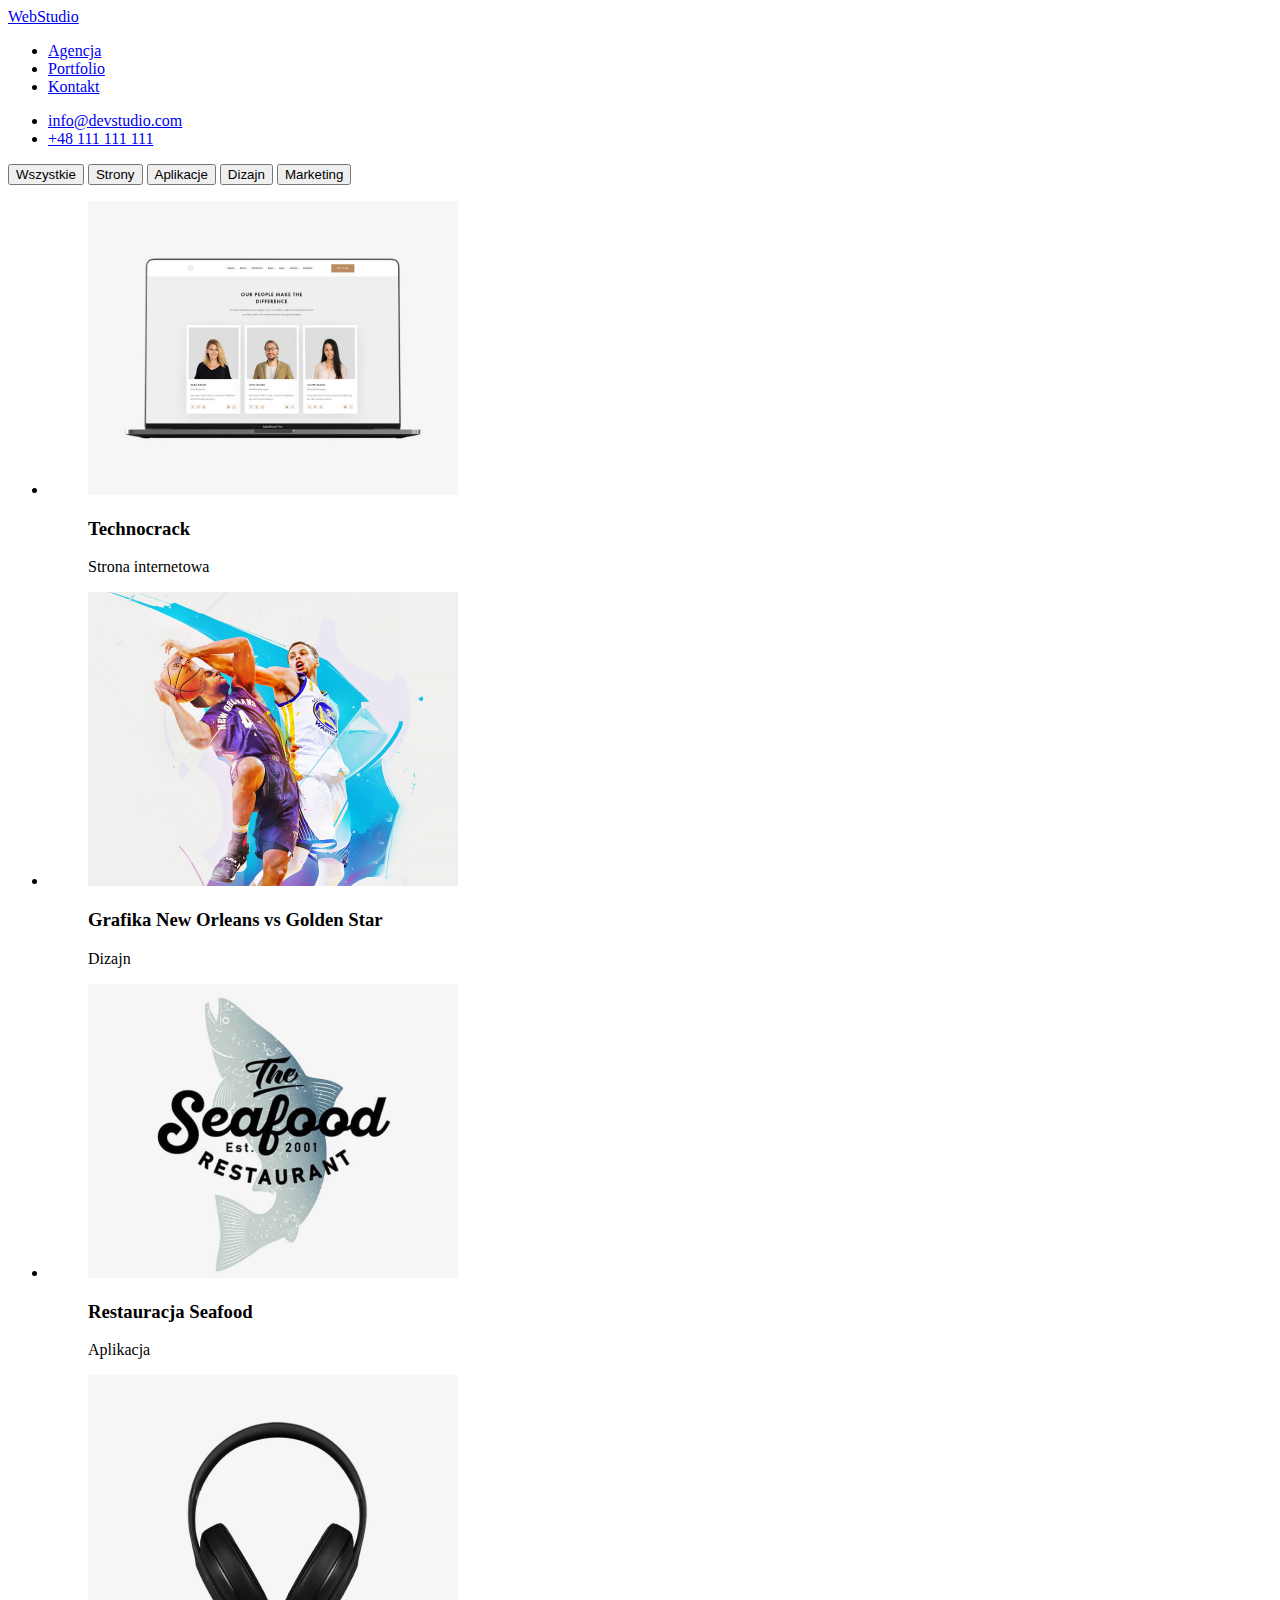
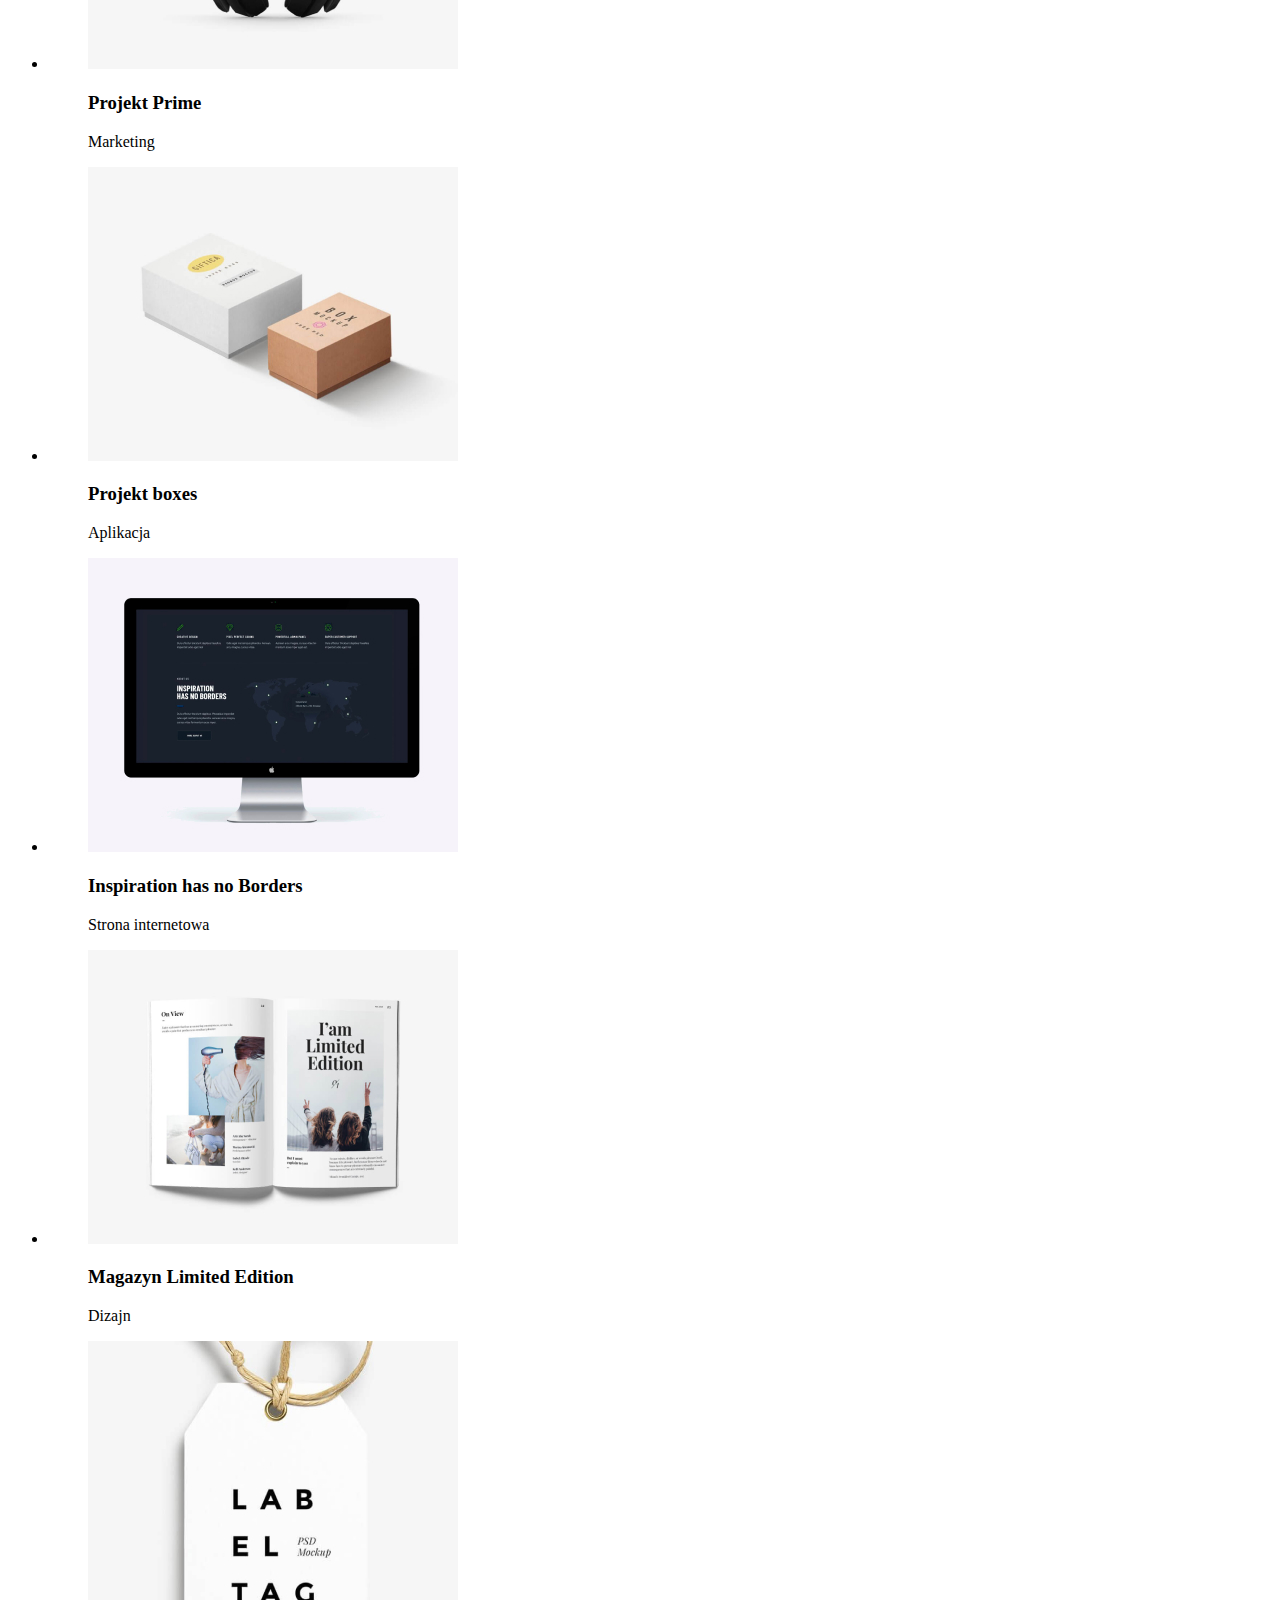
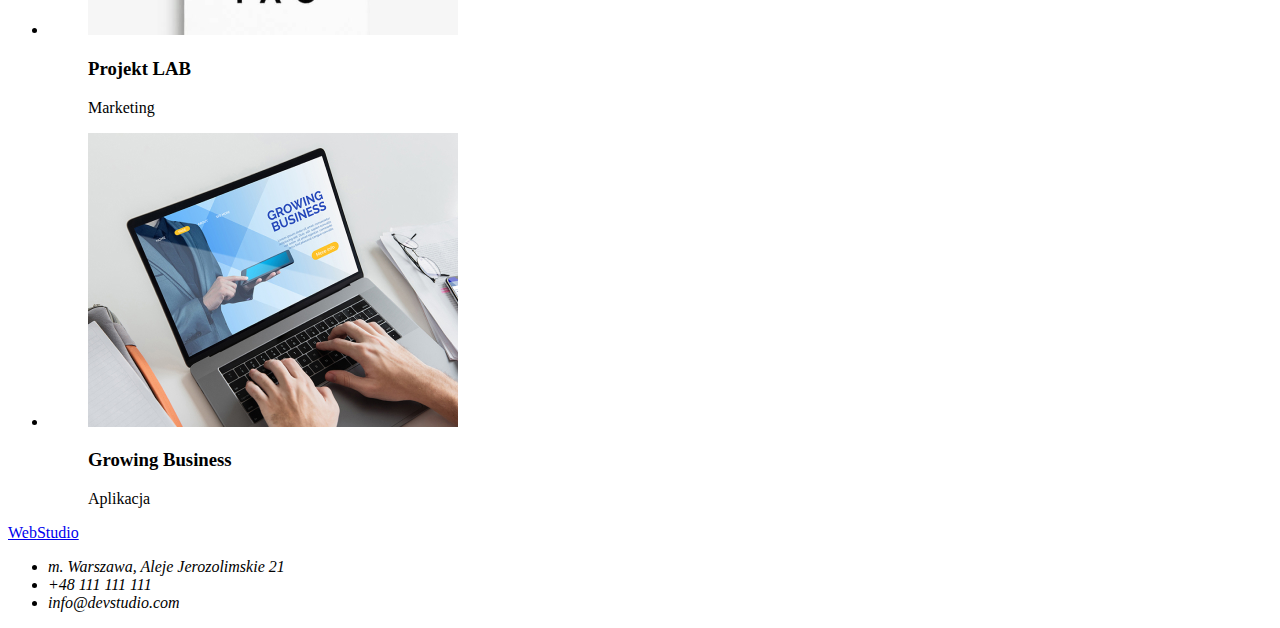
==== portfolio.html @ 4bbf3093 "new repository hw4" ====
<!DOCTYPE html>
<html lang="en">
  <head>
    <meta charset="UTF-8" />
    <meta http-equiv="X-UA-Compatible" content="IE=edge" />
    <meta name="viewport" content="width=device-width, initial-scale=1.0" />
    <link rel="preconnect" href="https://fonts.googleapis.com" />
    <link rel="preconnect" href="https://fonts.gstatic.com" crossorigin />
    <link
      href="https://fonts.googleapis.com/css2?family=Raleway:wght@700&family=Roboto:wght@400;500;700;900&display=swap"
      rel="stylesheet"
    />
    <link rel="preconnect" href="https://fonts.googleapis.com" />
    <link rel="preconnect" href="https://fonts.gstatic.com" crossorigin />
    <link
      href="https://fonts.googleapis.com/css2?family=Raleway:wght@700&family=Roboto:wght@700&display=swap"
      rel="stylesheet"
    />
    <link rel="stylesheet" href="./css/modern-normalize.min.css" />
    <link rel="stylesheet" href="CSS/style.css" />
    <title>Portfolio</title>
  </head>
  <body>
    <header class="main-navigation container">
      <nav class="main-navigation-left-wrapper">
        <a href="text" class="main-navigation-logo logo"
          ><span class="logo1">Web</span><span class="logo2">Studio</span></a
        >
        <ul class="main-navigation-bullets">
          <li><a class="main-navigation text" href="index.html">Agencja</a></li>
          <li>
            <a class="main-navigation text" href="portfolio.html">Portfolio</a>
          </li>
          <li><a class="main-navigation text" href="Kontakt">Kontakt</a></li>
        </ul>
      </nav>
      <div>
        <ul class="main-navigation-bullets">
          <li>
            <a class="main-navigation contacts" href="mailto:info@devstudio.com"
              >info@devstudio.com</a
            >
          </li>
          <li>
            <a class="main-navigation contacts" href="tel:+48111111111"
              >+48 111 111 111</a
            >
          </li>
        </ul>
      </div>
    </header>
    <main>
      <div class="portfolio-buttons">
        <button class="portfolio-button" type="button">Wszystkie</button>
        <button class="portfolio-button" type="button">Strony</button>
        <button class="portfolio-button" type="button">Aplikacje</button>
        <button class="portfolio-button" type="button">Dizajn</button>
        <button class="portfolio-button" type="button">Marketing</button>
      </div>
      <section class="portfolio-pictures-container">
        <ul class="portfolio-pictures-container-bullets">
          <li class="portfolio-pictures-single-picture">
            <figure>
              <img
                src="images/laptop.jpg"
                alt="otwarty ekran laptopa"
                width="370"
                height="294"
              />
              <figcaption>
                <h3 class="portfolio-pictures-container-header">Technocrack</h3>
                <div>
                  <p class="portfolio-pictures-container-text">
                    Strona internetowa
                  </p>
                </div>
              </figcaption>
            </figure>
          </li>
          <li class="portfolio-pictures-single-picture">
            <figure>
              <img
                src="images/koszykarze.jpg"
                alt="dwaj koszykarze grający mecz"
                width="370"
                height="294"
              />
              <figcaption>
                <h3 class="portfolio-pictures-container-header">
                  Grafika New Orleans vs Golden Star
                </h3>
                <div>
                  <p class="portfolio-pictures-container-text">Dizajn</p>
                </div>
              </figcaption>
            </figure>
          </li>
          <li class="portfolio-pictures-single-picture">
            <figure>
              <img
                src="images/seafood.jpg"
                alt="kontur ryby w tle a na nim napis"
                width="370"
                height="294"
              />
              <figcaption>
                <h3 class="portfolio-pictures-container-header">
                  Restauracja Seafood
                </h3>
                <div>
                  <p class="portfolio-pictures-container-text">Aplikacja</p>
                </div>
              </figcaption>
            </figure>
          </li>
          <li class="portfolio-pictures-single-picture">
            <figure>
              <img
                src="images/słuchawki.jpg"
                alt="słuchawki nauszne na białym tle"
                width="370"
                height="294"
              />
              <figcaption>
                <h3 class="portfolio-pictures-container-header">
                  Projekt Prime
                </h3>
                <div>
                  <p class="portfolio-pictures-container-text">Marketing</p>
                </div>
              </figcaption>
            </figure>
          </li>
          <li class="portfolio-pictures-single-picture">
            <figure>
              <img
                src="images/pudełka.jpg"
                alt="dwa pudełka na biały tle"
                width="370"
                height="294"
              />
              <figcaption>
                <h3 class="portfolio-pictures-container-header">
                  Projekt boxes
                </h3>
                <div>
                  <p class="portfolio-pictures-container-text">Aplikacja</p>
                </div>
              </figcaption>
            </figure>
          </li>
          <li class="portfolio-pictures-single-picture">
            <figure>
              <img
                src="images/ekran_laptopa.jpg"
                alt="ekran komputerowy"
                width="370"
                height="294"
              />
              <figcaption>
                <h3 class="portfolio-pictures-container-header">
                  Inspiration has no Borders
                </h3>
                <div>
                  <p class="portfolio-pictures-container-text">
                    Strona internetowa
                  </p>
                </div>
              </figcaption>
            </figure>
          </li>
          <li class="portfolio-pictures-single-picture">
            <figure>
              <img
                src="images/otwarta_ksiązka.jpg"
                alt="otwarta książka na białym tle"
                width="370"
                height="294"
              />
              <figcaption>
                <h3 class="portfolio-pictures-container-header">
                  Magazyn Limited Edition
                </h3>
                <div>
                  <p class="portfolio-pictures-container-text">Dizajn</p>
                </div>
              </figcaption>
            </figure>
          </li>
          <li class="portfolio-pictures-single-picture">
            <figure>
              <img
                src="images/etykieta.jpg"
                alt="biała etykiety na białym tle"
                width="370"
                height="294"
              />
              <figcaption>
                <h3 class="portfolio-pictures-container-header">Projekt LAB</h3>
                <div>
                  <p class="portfolio-pictures-container-text">Marketing</p>
                </div>
              </figcaption>
            </figure>
          </li>
          <li class="portfolio-pictures-single-picture">
            <figure>
              <img
                src="images/rece_piszace_na_laptopie.jpg"
                alt="ręce piszące na laptopie"
                width="370"
                height="294"
              />
              <figcaption>
                <h3 class="portfolio-pictures-container-header">
                  Growing Business
                </h3>
                <div>
                  <p class="portfolio-pictures-container-text">Aplikacja</p>
                </div>
              </figcaption>
            </figure>
          </li>
        </ul>
      </section>
    </main>
    <footer class="footer-background container">
      <a href="text" class="footer main-navigation-logo"
        ><span class="logo1">Web</span
        ><span class="logo2 logo2-footer">Studio</span></a
      >
      <address>
        <ul class="footer-contacts">
          <li class="footer-address">m. Warszawa, Aleje Jerozolimskie 21</li>
          <li class="footer-phone-studio">+48 111 111 111</li>
          <li class="footer-mail">info@devstudio.com</li>
        </ul>
      </address>
    </footer>
  </body>
</html>
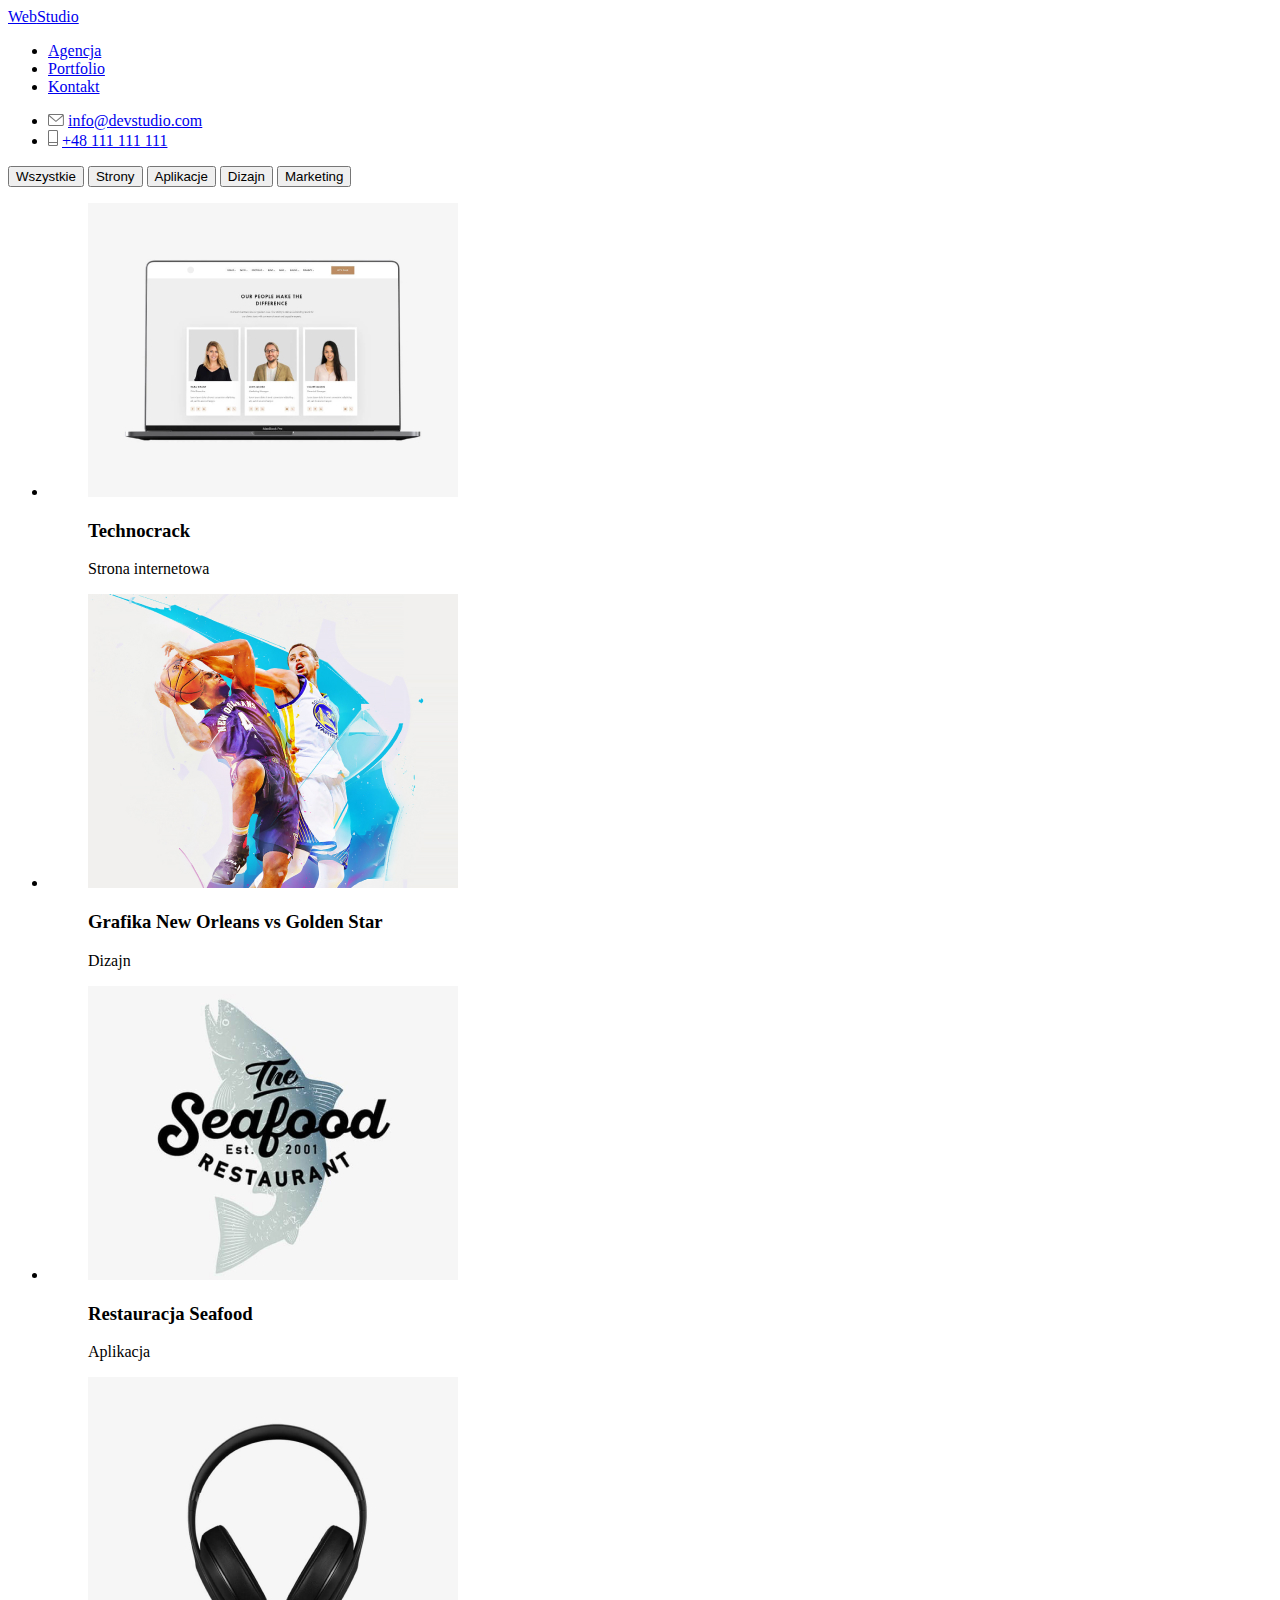
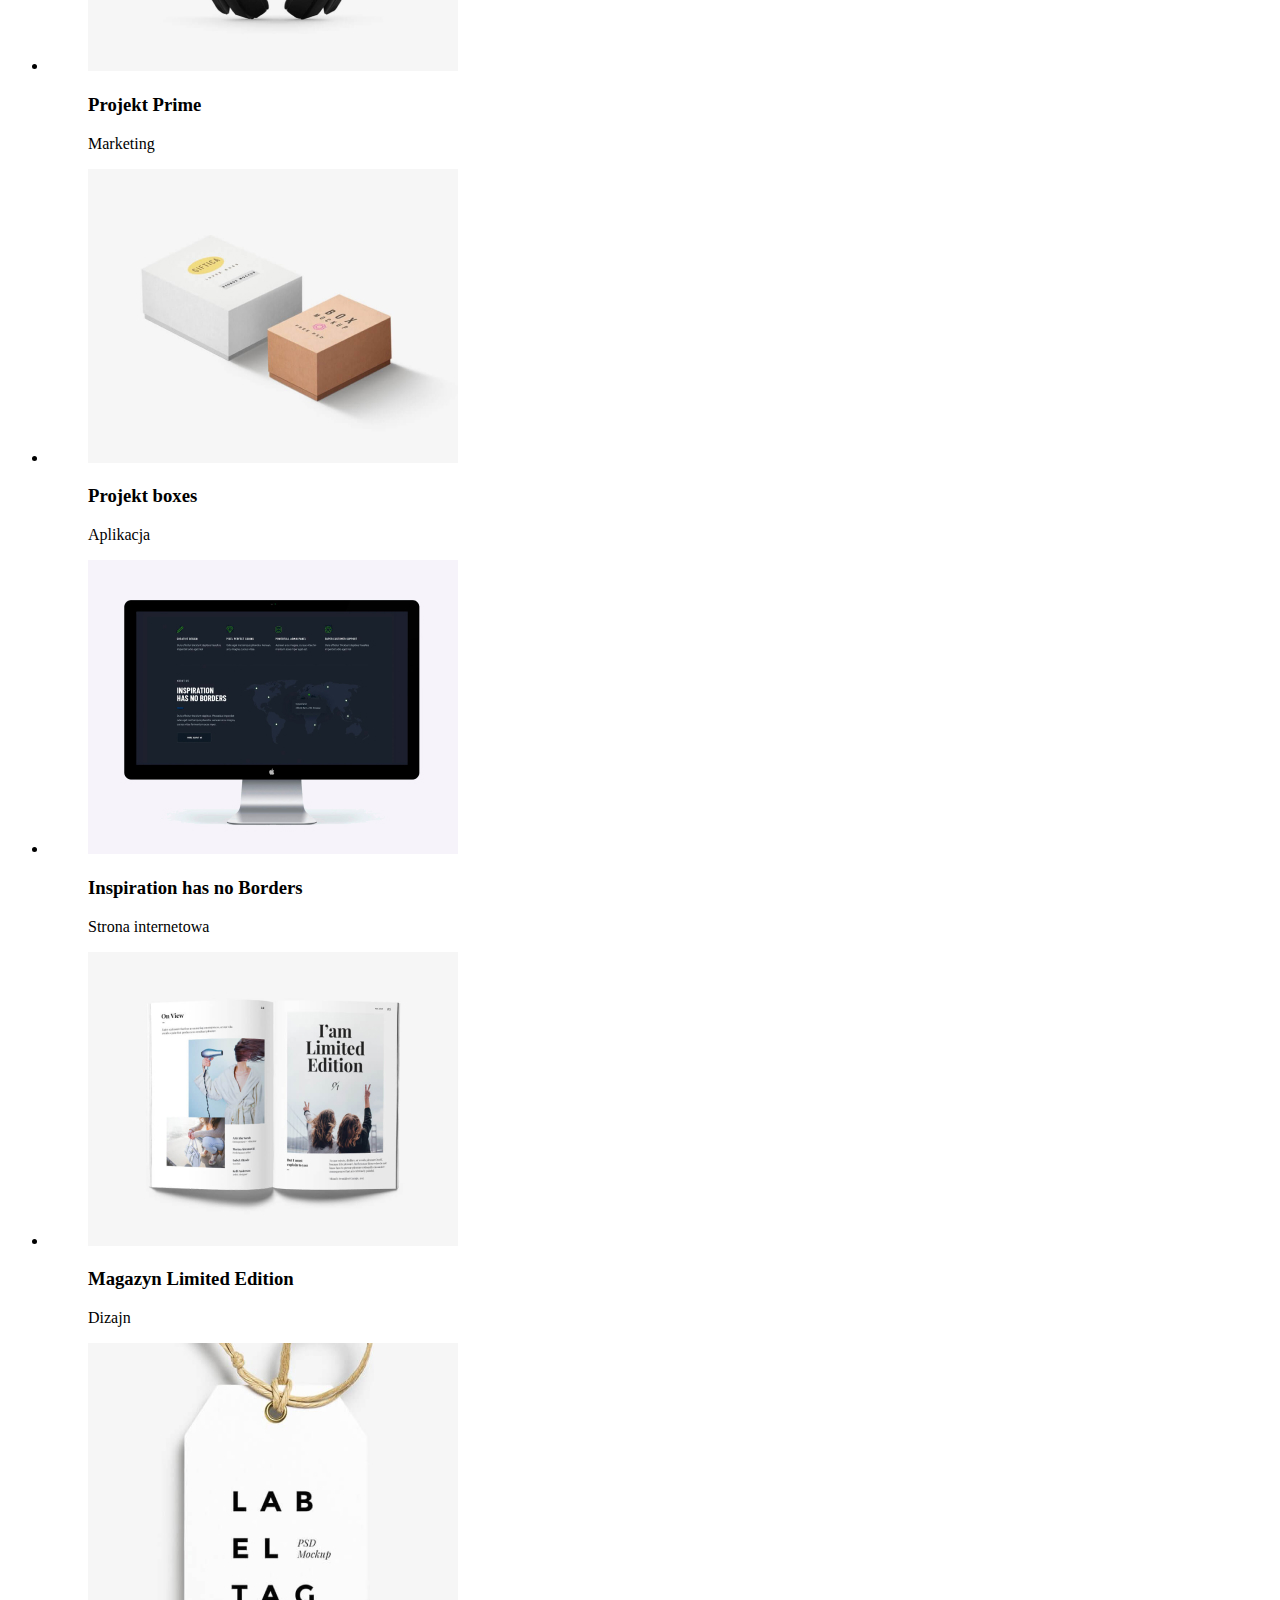
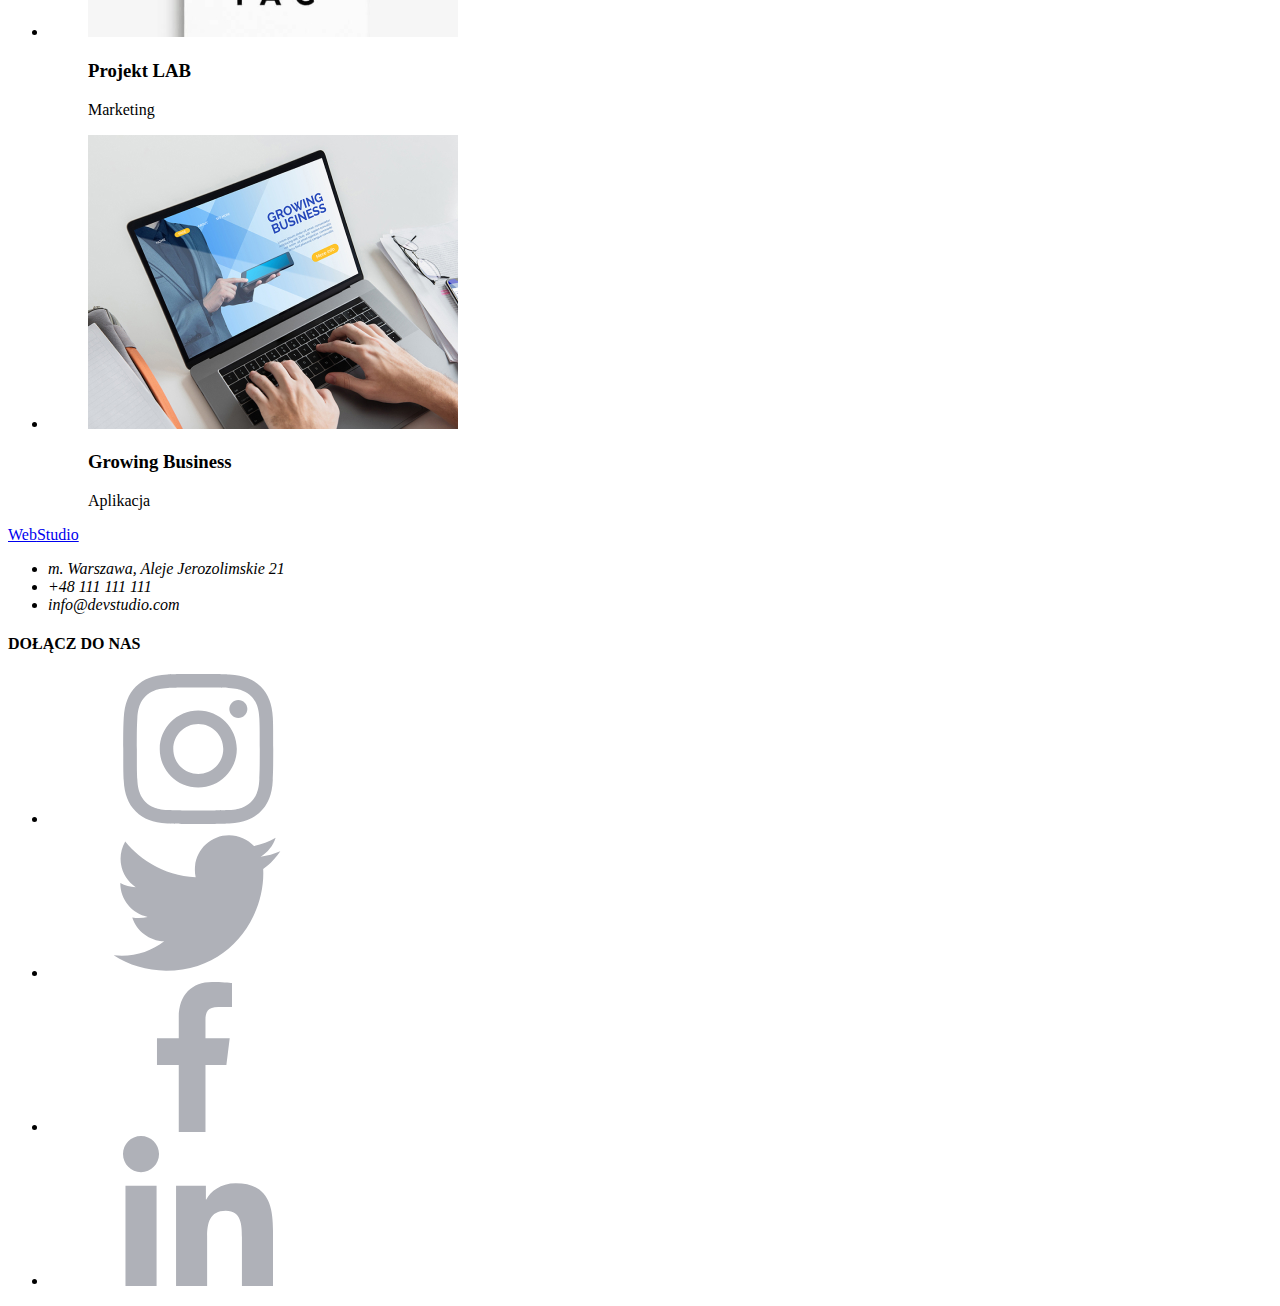
==== commit 3460bab7: "hw4 upgrade" ====
--- a/portfolio.html
+++ b/portfolio.html
@@ -34,14 +34,20 @@
           <li><a class="main-navigation text" href="Kontakt">Kontakt</a></li>
         </ul>
       </nav>
-      <div>
+      <div class="main-navigation-right-wrapper">
         <ul class="main-navigation-bullets">
-          <li>
+          <li class="main-navigation-content">
+            <svg width="16" height="12">
+              <use href="./images/icons.svg#icon-envelope"></use>
+            </svg>
             <a class="main-navigation contacts" href="mailto:info@devstudio.com"
               >info@devstudio.com</a
             >
           </li>
-          <li>
+          <li class="main-navigation-content">
+            <svg width="10" height="16">
+              <use href="./images/icons.svg#icon-phone"></use>
+            </svg>
             <a class="main-navigation contacts" href="tel:+48111111111"
               >+48 111 111 111</a
             >
@@ -60,7 +66,7 @@
       <section class="portfolio-pictures-container">
         <ul class="portfolio-pictures-container-bullets">
           <li class="portfolio-pictures-single-picture">
-            <figure>
+            <figure class="pic-item-box">
               <img
                 src="images/laptop.jpg"
                 alt="otwarty ekran laptopa"
@@ -78,7 +84,7 @@
             </figure>
           </li>
           <li class="portfolio-pictures-single-picture">
-            <figure>
+            <figure class="pic-item-box">
               <img
                 src="images/koszykarze.jpg"
                 alt="dwaj koszykarze grający mecz"
@@ -96,7 +102,7 @@
             </figure>
           </li>
           <li class="portfolio-pictures-single-picture">
-            <figure>
+            <figure class="pic-item-box">
               <img
                 src="images/seafood.jpg"
                 alt="kontur ryby w tle a na nim napis"
@@ -114,7 +120,7 @@
             </figure>
           </li>
           <li class="portfolio-pictures-single-picture">
-            <figure>
+            <figure class="pic-item-box">
               <img
                 src="images/słuchawki.jpg"
                 alt="słuchawki nauszne na białym tle"
@@ -132,7 +138,7 @@
             </figure>
           </li>
           <li class="portfolio-pictures-single-picture">
-            <figure>
+            <figure class="pic-item-box">
               <img
                 src="images/pudełka.jpg"
                 alt="dwa pudełka na biały tle"
@@ -150,7 +156,7 @@
             </figure>
           </li>
           <li class="portfolio-pictures-single-picture">
-            <figure>
+            <figure class="pic-item-box">
               <img
                 src="images/ekran_laptopa.jpg"
                 alt="ekran komputerowy"
@@ -170,7 +176,7 @@
             </figure>
           </li>
           <li class="portfolio-pictures-single-picture">
-            <figure>
+            <figure class="pic-item-box">
               <img
                 src="images/otwarta_ksiązka.jpg"
                 alt="otwarta książka na białym tle"
@@ -188,7 +194,7 @@
             </figure>
           </li>
           <li class="portfolio-pictures-single-picture">
-            <figure>
+            <figure class="pic-item-box">
               <img
                 src="images/etykieta.jpg"
                 alt="biała etykiety na białym tle"
@@ -204,7 +210,7 @@
             </figure>
           </li>
           <li class="portfolio-pictures-single-picture">
-            <figure>
+            <figure class="pic-item-box">
               <img
                 src="images/rece_piszace_na_laptopie.jpg"
                 alt="ręce piszące na laptopie"
@@ -224,18 +230,53 @@
         </ul>
       </section>
     </main>
-    <footer class="footer-background container">
-      <a href="text" class="footer main-navigation-logo"
-        ><span class="logo1">Web</span
-        ><span class="logo2 logo2-footer">Studio</span></a
-      >
-      <address>
-        <ul class="footer-contacts">
-          <li class="footer-address">m. Warszawa, Aleje Jerozolimskie 21</li>
-          <li class="footer-phone-studio">+48 111 111 111</li>
-          <li class="footer-mail">info@devstudio.com</li>
-        </ul>
-      </address>
+    <footer>
+      <section class="footer-background">
+        <div class="footer-wrapper container">
+          <div class="footer-container">
+            <a href="index.html" class="main-navigation-logo"
+              ><span class="logo1">Web</span
+              ><span class="logo2 logo2-footer">Studio</span></a
+            >
+            <address>
+              <ul class="footer-contacts">
+                <li class="footer-address">
+                  m. Warszawa, Aleje Jerozolimskie 21
+                </li>
+                <li class="footer-phone-portfolio">+48 111 111 111</li>
+                <li class="footer-mail">info@devstudio.com</li>
+              </ul>
+            </address>
+          </div>
+          <div>
+            <h4>DOŁĄCZ DO NAS</h4>
+            <ul class="bullets footer-social-icons">
+              <li>
+                <div class="footer-social-icon">
+                  <svg>
+                    <use href="./images/icons.svg#icon-instagram"></use>
+                  </svg>
+                </div>
+              </li>
+              <li>
+                <div class="footer-social-icon">
+                  <svg><use href="./images/icons.svg#icon-twitter"></use></svg>
+                </div>
+              </li>
+              <li>
+                <div class="footer-social-icon">
+                  <svg><use href="./images/icons.svg#icon-facebook"></use></svg>
+                </div>
+              </li>
+              <li>
+                <div class="footer-social-icon">
+                  <svg><use href="./images/icons.svg#icon-linkedin"></use></svg>
+                </div>
+              </li>
+            </ul>
+          </div>
+        </div>
+      </section>
     </footer>
   </body>
 </html>
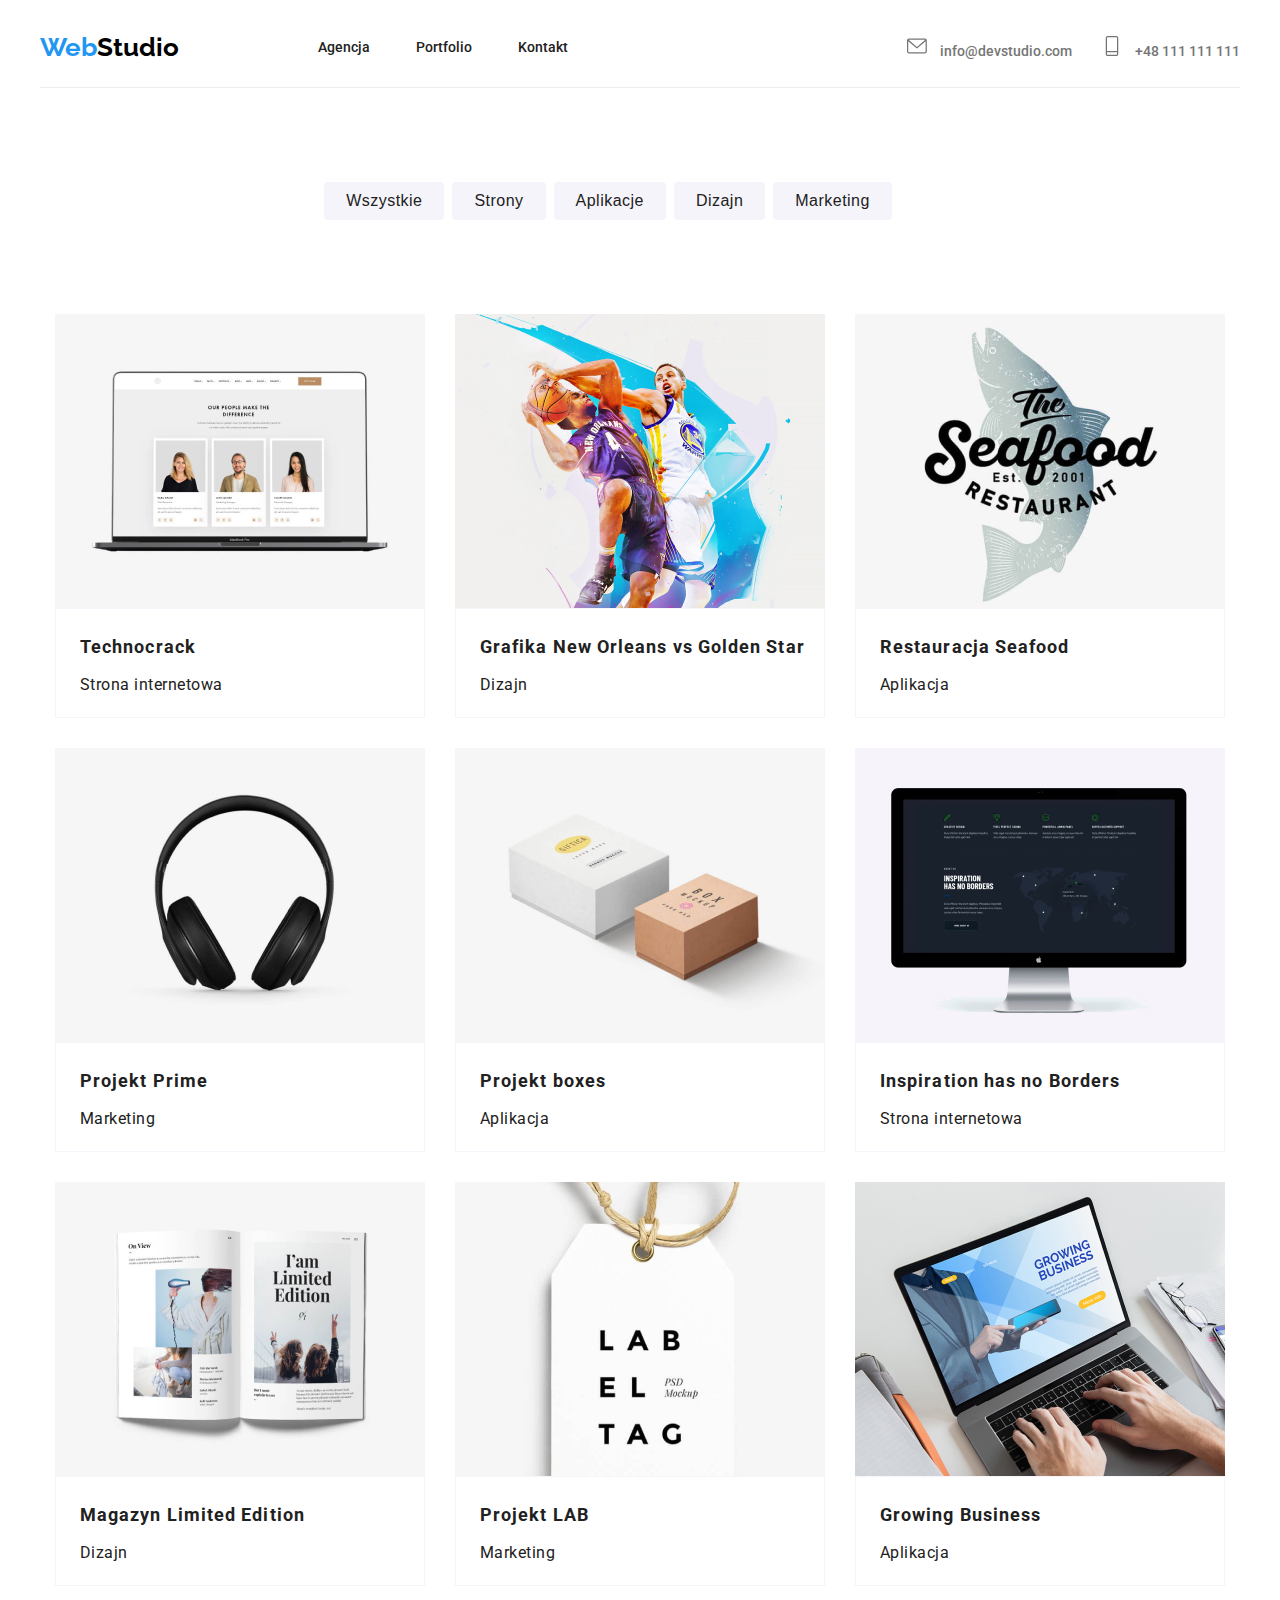
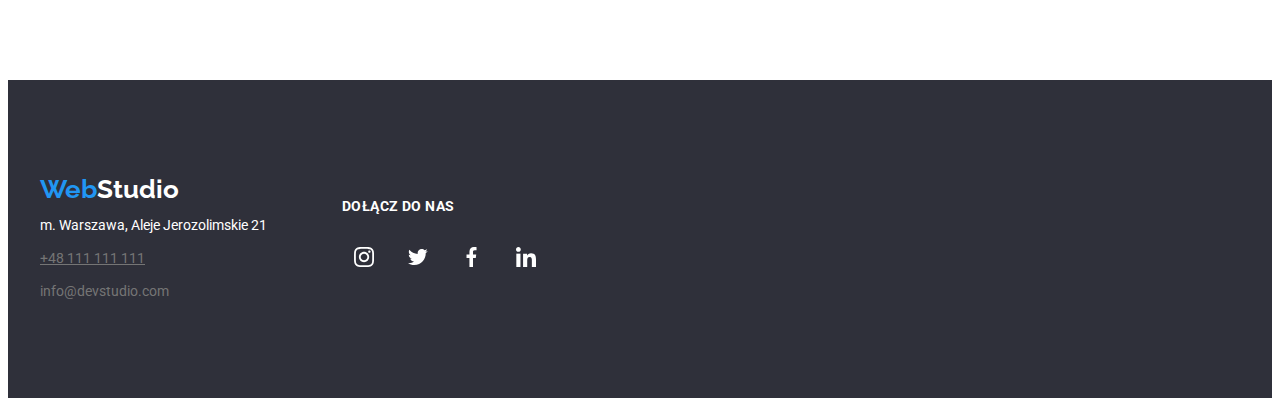
==== commit 23381499: "css file name change to lowercase" ====
--- a/portfolio.html
+++ b/portfolio.html
@@ -17,7 +17,7 @@
       rel="stylesheet"
     />
     <link rel="stylesheet" href="./css/modern-normalize.min.css" />
-    <link rel="stylesheet" href="CSS/style.css" />
+    <link rel="stylesheet" href="css/style.css" />
     <title>Portfolio</title>
   </head>
   <body>
--- a/css/style.css
+++ b/css/style.css
@@ -0,0 +1,523 @@
+:root {
+  --black-main: #212121;
+  --second-black: #000000;
+  --main-blue: #2196f3;
+  --background-grey: #2f303a;
+  --main-white: #ffffff;
+  --second-white: #f5f4fa;
+  --main-silver: #757575;
+  --footer-silver: rgba(255, 255, 255, 0.6);
+  --second-silver: #afb1b8;
+}
+body {
+  font-family: "Roboto", sans-serif;
+  color: var(--black-main);
+}
+h1,
+h2,
+h3,
+h4,
+h5,
+h6 {
+  margin: 0;
+}
+ul,
+ol {
+  margin: 0;
+  padding: 0;
+}
+a {
+  padding: 0;
+}
+img {
+  display: block;
+}
+section {
+  background-color: var(--main-white);
+  padding: 94px 0;
+}
+.container {
+  max-width: 1200px;
+  margin: 0 auto;
+}
+
+/* STYLIZACJA NAWIGACJI */
+
+header {
+  border-bottom: 1px solid #ececec;
+}
+.main-navigation-bullets {
+  list-style: none;
+}
+.main-navigation-logo {
+  text-decoration: none;
+  cursor: pointer;
+  font-family: "Raleway";
+  font-weight: 700;
+  font-size: 26px;
+  line-height: 1.19;
+  height: 31px;
+  margin-left: 0;
+  margin-right: 93px;
+}
+.logo1 {
+  color: var(--main-blue);
+}
+.logo2 {
+  color: var(--second-black);
+}
+
+.main-navigation {
+  font-weight: 500;
+  font-size: 14px;
+  line-height: 1.14;
+  text-decoration: none;
+  height: 79px;
+}
+.main-navigation.container {
+  display: flex;
+  align-items: center;
+  justify-content: space-between;
+}
+.main-navigation-left-wrapper {
+  display: flex;
+  align-items: center;
+}
+.main-navigation-bullets {
+  display: flex;
+  align-items: center;
+}
+.main-navigation.text {
+  color: var(--black-main);
+  margin-left: 46px;
+}
+.main-navigation:hover {
+  color: var(--main-blue);
+}
+.main-navigation:focus {
+  color: var(--main-blue);
+}
+.main-navigation.text:not(:last-child) {
+  margin-right: 46px;
+}
+.main-navigation-right-wrapper {
+  display: flex;
+  justify-content: center;
+  align-items: center;
+}
+.main-navigation-content svg {
+  margin-right: 10px;
+  cursor: pointer;
+}
+.main-navigation.contacts {
+  color: var(--main-silver);
+}
+.main-navigation-content:hover svg {
+  --color4: var(--main-blue);
+}
+.main-navigation-content:focus svg {
+  --color4: var(--main-blue);
+}
+
+.main-navigation-content:hover a {
+  color: var(--main-blue);
+}
+.main-navigation-content:focus a {
+  color: var(--main-blue);
+}
+.main-navigation-content:not(:last-child) {
+  margin-right: 30px;
+}
+.main-navigation.contacts:not(:last-child) {
+  margin-right: 50px;
+}
+
+/* STYLIZACJA BODY - STUDIO */
+
+/* STYLIZACJA SEKCJI MAIN */
+.main-section {
+  background-image: url(../images/background_image.jpg);
+  color: var(--main-white);
+  display: flex;
+  flex-direction: column;
+  max-width: 1600px;
+  margin: 0 auto;
+  align-items: center;
+  justify-content: center;
+}
+.main-section-header {
+  display: flex;
+  width: 696px;
+  text-transform: uppercase;
+  font-weight: 900;
+  font-size: 44px;
+  line-height: 1.16;
+  letter-spacing: 0.06em;
+  text-align: center;
+  justify-content: center;
+}
+.main-section-button {
+  border-color: var(--main-blue);
+  background: var(--main-blue);
+  color: var(--main-white);
+  font-weight: 700;
+  font-size: 16px;
+  line-height: 1.88;
+  cursor: pointer;
+  margin: 0;
+  padding: 10px 41px 10px 42px;
+  display: flex;
+  justify-content: center;
+  align-items: center;
+  border-radius: 4px;
+  border-style: none;
+  margin-top: 30px;
+  box-shadow: 0px 4px 4px rgba(0, 0, 0, 0.15);
+}
+
+/* STYLIZACJA SEKCJI TEXT-BLOCKS */
+
+.text-container-bullets {
+  list-style: none;
+  display: flex;
+  margin: 0 auto;
+  justify-content: center;
+  gap: 30px;
+}
+.text-container-icon {
+  display: flex;
+  margin: 0 auto;
+  justify-content: center;
+  align-items: center;
+  background-color: var(--second-white);
+  width: 270px;
+  height: 120px;
+  border-radius: 4px;
+  margin-bottom: 30px;
+}
+.text-container-icon svg {
+  width: 70px;
+  height: 70px;
+}
+.text-container-header {
+  display: flex;
+  margin-bottom: 10px;
+  font-family: var(--font-family);
+  font-style: normal;
+  font-weight: 700;
+  font-size: 14px;
+  line-height: 1.14;
+  text-transform: uppercase;
+  color: var(--black-main);
+  letter-spacing: 0.03em;
+  justify-content: flex-start;
+}
+.text-container-text {
+  display: flex;
+  font-family: var(--font-family);
+  font-style: normal;
+  font-size: 14px;
+  line-height: 1.7;
+  color: var(--main-silver);
+  letter-spacing: 0.03em;
+  align-items: flex-start;
+  justify-content: flex-start;
+}
+
+/* STYLIZACJA SEKCJI PICTURES-CONTAINER */
+
+.pictures-container-header {
+  display: flex;
+  font-weight: 700;
+  font-size: 36px;
+  line-height: 1.17;
+  letter-spacing: 0.03em;
+  justify-content: center;
+  color: var(--black-main);
+}
+.pictures-container-bullets {
+  list-style: none;
+  display: flex;
+  justify-content: center;
+  margin-top: 50px;
+  font-weight: 700;
+  font-size: 36px;
+  line-height: 1.17;
+  letter-spacing: 0.03em;
+  gap: 30px;
+}
+.pictures-container-bullets:not(:last-child) {
+  margin-right: 30px;
+}
+
+/* STYLIZACJA SEKCJI TEAM MEMBERS */
+.team-members-container {
+  background-color: var(--second-white);
+  display: flex;
+  flex-direction: column;
+  margin: 0 auto;
+  align-items: center;
+}
+.team-members-container-bullets {
+  list-style: none;
+  display: flex;
+  justify-content: center;
+  margin-top: 50px;
+  align-items: center;
+}
+.team-members-container-header {
+  font-weight: 700;
+  font-size: 36px;
+  line-height: 1.17;
+  letter-spacing: 0.03em;
+  color: var(--black-main);
+}
+.team-members-container-pictures:not(:last-child) {
+  margin-right: 30px;
+}
+
+.team-members-container-single-picture {
+  width: 270px;
+  background-color: var(--main-white);
+  text-align: center;
+  box-shadow: 0px 1px 3px rgba(0, 0, 0, 0.12), 0px 1px 1px rgba(0, 0, 0, 0.14),
+    0px 2px 1px rgba(0, 0, 0, 0.2);
+  border-radius: 0px 0px 4px 4px;
+}
+
+.team-members-container-name {
+  font-weight: 500;
+  font-size: 16px;
+  line-height: 1.19;
+  color: var(--black-main);
+  width: 270px;
+  padding-top: 30px;
+}
+.team-members-container-position {
+  font-size: 16px;
+  line-height: 1.19;
+  color: var(--main-silver);
+  width: 270px;
+}
+.team-members-container-icons {
+  display: flex;
+  margin: 0 auto;
+  align-items: center;
+  justify-content: center;
+  list-style: none;
+  gap: 10px;
+  padding-bottom: 30px;
+  box-shadow: 0px 1px 3px rgba(0, 0, 0, 0.12), 0px 1px 1px rgba(0, 0, 0, 0.14),
+    0px 2px 1px rgba(0, 0, 0, 0.2);
+  border-radius: 0px 0px 4px 4px;
+}
+svg {
+  width: 20px;
+  height: 20px;
+}
+.team-members-container-icon {
+  display: flex;
+  justify-content: center;
+  align-items: center;
+  width: 44px;
+  height: 44px;
+  border-radius: 50%;
+}
+
+.team-members-container-icon:hover {
+  --color3: var(--main-white);
+  fill: var(--main-blue);
+  background-color: var(--main-blue);
+}
+/* STYLIZACJA NASI KLIENCI */
+
+.ourcustomers-container-icons {
+  display: flex;
+  justify-content: center;
+  cursor: pointer;
+  list-style: none;
+  padding-top: 50px;
+  gap: 30px;
+}
+
+.ourcustomers-container-icon {
+  display: flex;
+  margin: 0 auto;
+  align-items: center;
+  width: 170px;
+  height: 92px;
+  border-radius: 4px;
+  border: 1px solid var(--second-silver);
+  fill: var(--second-silver);
+}
+.ourcustomers-container-icon:hover {
+  --color3: var(--main-blue);
+  border: 1px solid var(--main-blue);
+}
+.ourcustomers-container-icon svg {
+  display: flex;
+  margin: 0 auto;
+  align-items: center;
+  width: 106px;
+  height: 60px;
+}
+
+/* STYLIZACJA FOOTERA */
+
+.footer-background {
+  background: var(--background-grey);
+  max-width: 100%;
+}
+.footer-wrapper {
+  display: flex;
+  justify-content: flex-start;
+  align-items: center;
+}
+.footer-container {
+  margin-right: 70px;
+}
+
+.footer-contacts {
+  color: var(--footer-silver);
+  list-style: none;
+  text-decoration: none;
+  font-style: normal;
+  font-weight: 400;
+  font-size: 14px;
+  line-height: 1.71;
+}
+.footer-address {
+  color: var(--main-white);
+  margin-top: 9px;
+}
+.footer-phone-studio {
+  color: var(--main-silver);
+  margin-top: 9px;
+  text-decoration: underline;
+}
+.footer-phone-portfolio {
+  color: var(--main-silver);
+  margin-top: 9px;
+  text-decoration: underline;
+}
+.footer-mail {
+  color: var(--main-silver);
+  margin-top: 9px;
+}
+
+.logo2-footer {
+  color: var(--main-white);
+}
+
+h4 {
+  color: var(--main-white);
+  padding-bottom: 20px;
+  font-weight: 700;
+  font-size: 14px;
+  line-height: 1.14;
+  letter-spacing: 0.03em;
+}
+
+.footer-social-icons {
+  display: flex;
+  list-style: none;
+}
+.footer-social-icons :not(:last-child) {
+  margin-right: 10px;
+}
+
+.footer-social-icon {
+  display: flex;
+  flex-wrap: wrap;
+  justify-content: center;
+  align-items: center;
+  margin: 0 auto;
+  width: 44px;
+  height: 44px;
+  border-radius: 50%;
+  --color3: var(--main-white);
+}
+.footer-social-icon:hover {
+  fill: var(--main-blue);
+  background-color: var(--main-blue);
+}
+
+/* STYLIZACJA BODY - PORTFOLIO */
+
+.portfolio-buttons {
+  display: flex;
+  align-items: center;
+  justify-content: center;
+  max-width: 1200px;
+  width: 100%;
+  gap: 8px;
+  margin-top: 94px;
+}
+
+.portfolio-button {
+  color: var(--black-main);
+  font-weight: 500;
+  font-size: 16px;
+  line-height: 1.62;
+  background: var(--second-white);
+  border: none;
+  text-align: center;
+  letter-spacing: 0.03em;
+  text-decoration: none;
+  border-radius: 4px;
+  padding: 6px 22px;
+}
+.portfolio-button:hover {
+  color: var(--main-white);
+  background-color: var(--main-blue);
+  border-color: var(--main-blue);
+  cursor: pointer;
+}
+.portfolio-pictures-container-bullets {
+  list-style: none;
+  display: flex;
+  flex-wrap: wrap;
+  justify-content: center;
+  align-items: center;
+  gap: 30px;
+  margin: 0 auto;
+}
+.portfolio-pictures-single-picture {
+  display: flex;
+  flex-basis: calc((100% - (370px * 3)) / 3);
+}
+
+.portfolio-pictures-single-picture figcaption {
+  border: 1px solid;
+  border-color: var(--second-white);
+}
+
+.portfolio-pictures-container-header {
+  font-weight: 700;
+  font-size: 18px;
+  line-height: 2;
+  letter-spacing: 0.06em;
+  margin-top: 20px;
+  margin-left: 24px;
+  line-height: 2;
+}
+.portfolio-pictures-container-text {
+  font-weight: 400;
+  font-size: 16px;
+  line-height: 1.87px;
+  letter-spacing: 0.03em;
+  margin-top: 4px;
+  margin-left: 24px;
+  line-height: 2;
+}
+figure {
+  margin: 0;
+}
+.pic-item-box:hover {
+  box-shadow: 0px 1px 1px rgba(0, 0, 0, 0.12), 0px 4px 4px rgba(0, 0, 0, 0.06),
+    1px 4px 6px rgba(0, 0, 0, 0.16);
+}
+.pic-item-box figcaption {
+  border: 1px solid;
+  border-color: var(--second-white);
+}
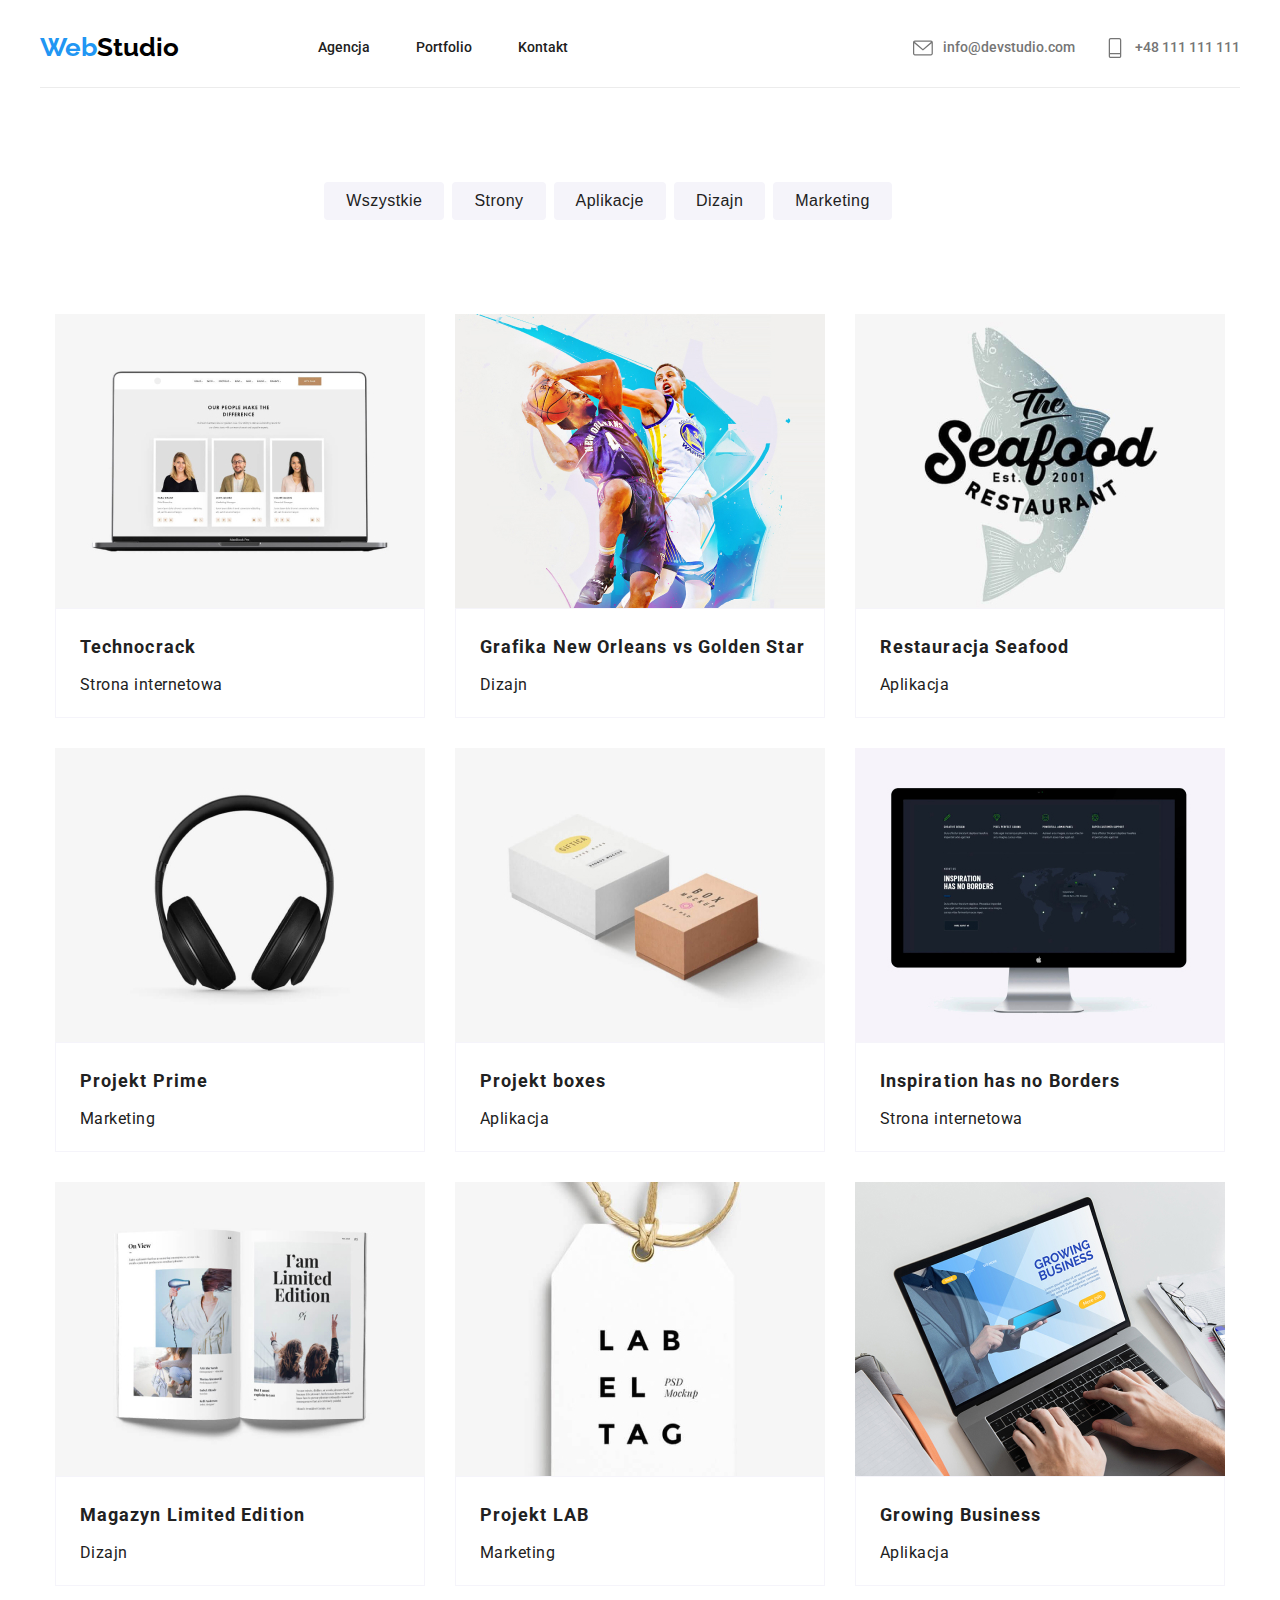
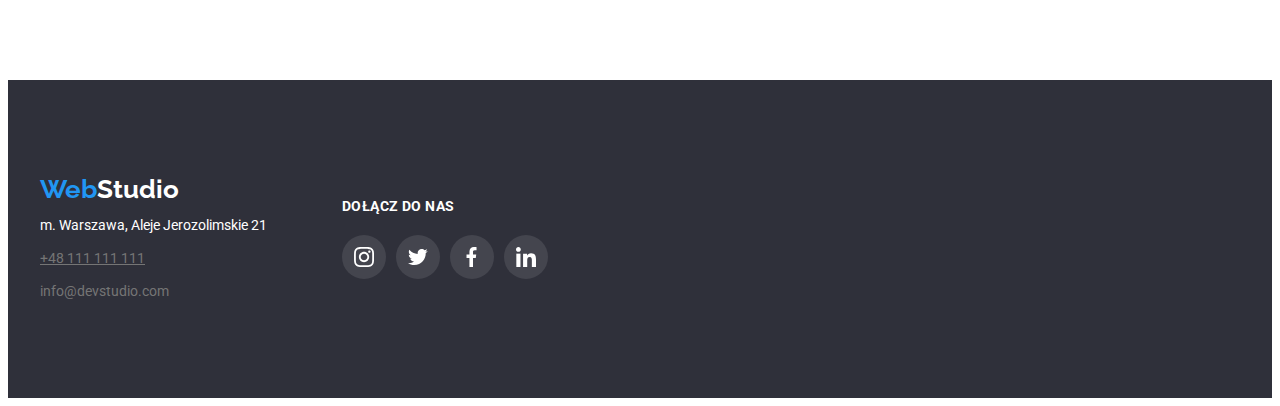
==== commit 9bd07ec6: "change in navigation structure, footer icon background added" ====
--- a/portfolio.html
+++ b/portfolio.html
@@ -37,20 +37,23 @@
       <div class="main-navigation-right-wrapper">
         <ul class="main-navigation-bullets">
           <li class="main-navigation-content">
-            <svg width="16" height="12">
-              <use href="./images/icons.svg#icon-envelope"></use>
-            </svg>
-            <a class="main-navigation contacts" href="mailto:info@devstudio.com"
-              >info@devstudio.com</a
+            <a
+              class="main-navigation contacts"
+              href="mailto:info@devstudio.com"
             >
+              <svg width="16" height="12">
+                <use href="./images/icons.svg#icon-envelope"></use>
+              </svg>
+              <span> info@devstudio.com </span>
+            </a>
           </li>
           <li class="main-navigation-content">
-            <svg width="10" height="16">
-              <use href="./images/icons.svg#icon-phone"></use>
-            </svg>
-            <a class="main-navigation contacts" href="tel:+48111111111"
-              >+48 111 111 111</a
-            >
+            <a class="main-navigation contacts" href="tel:+48111111111">
+              <svg width="10" height="16">
+                <use href="./images/icons.svg#icon-phone"></use>
+              </svg>
+              <span>+48 111 111 111</span>
+            </a>
           </li>
         </ul>
       </div>
--- a/css/style.css
+++ b/css/style.css
@@ -131,6 +131,11 @@
 .main-navigation.contacts:not(:last-child) {
   margin-right: 50px;
 }
+.main-navigation.contacts {
+  color: var(--main-silver);
+  display: flex;
+  align-items: center;
+ } 
 
 /* STYLIZACJA BODY - STUDIO */
 
@@ -436,6 +441,7 @@
   height: 44px;
   border-radius: 50%;
   --color3: var(--main-white);
+  background: rgba(255, 255, 255, 0.1)
 }
 .footer-social-icon:hover {
   fill: var(--main-blue);
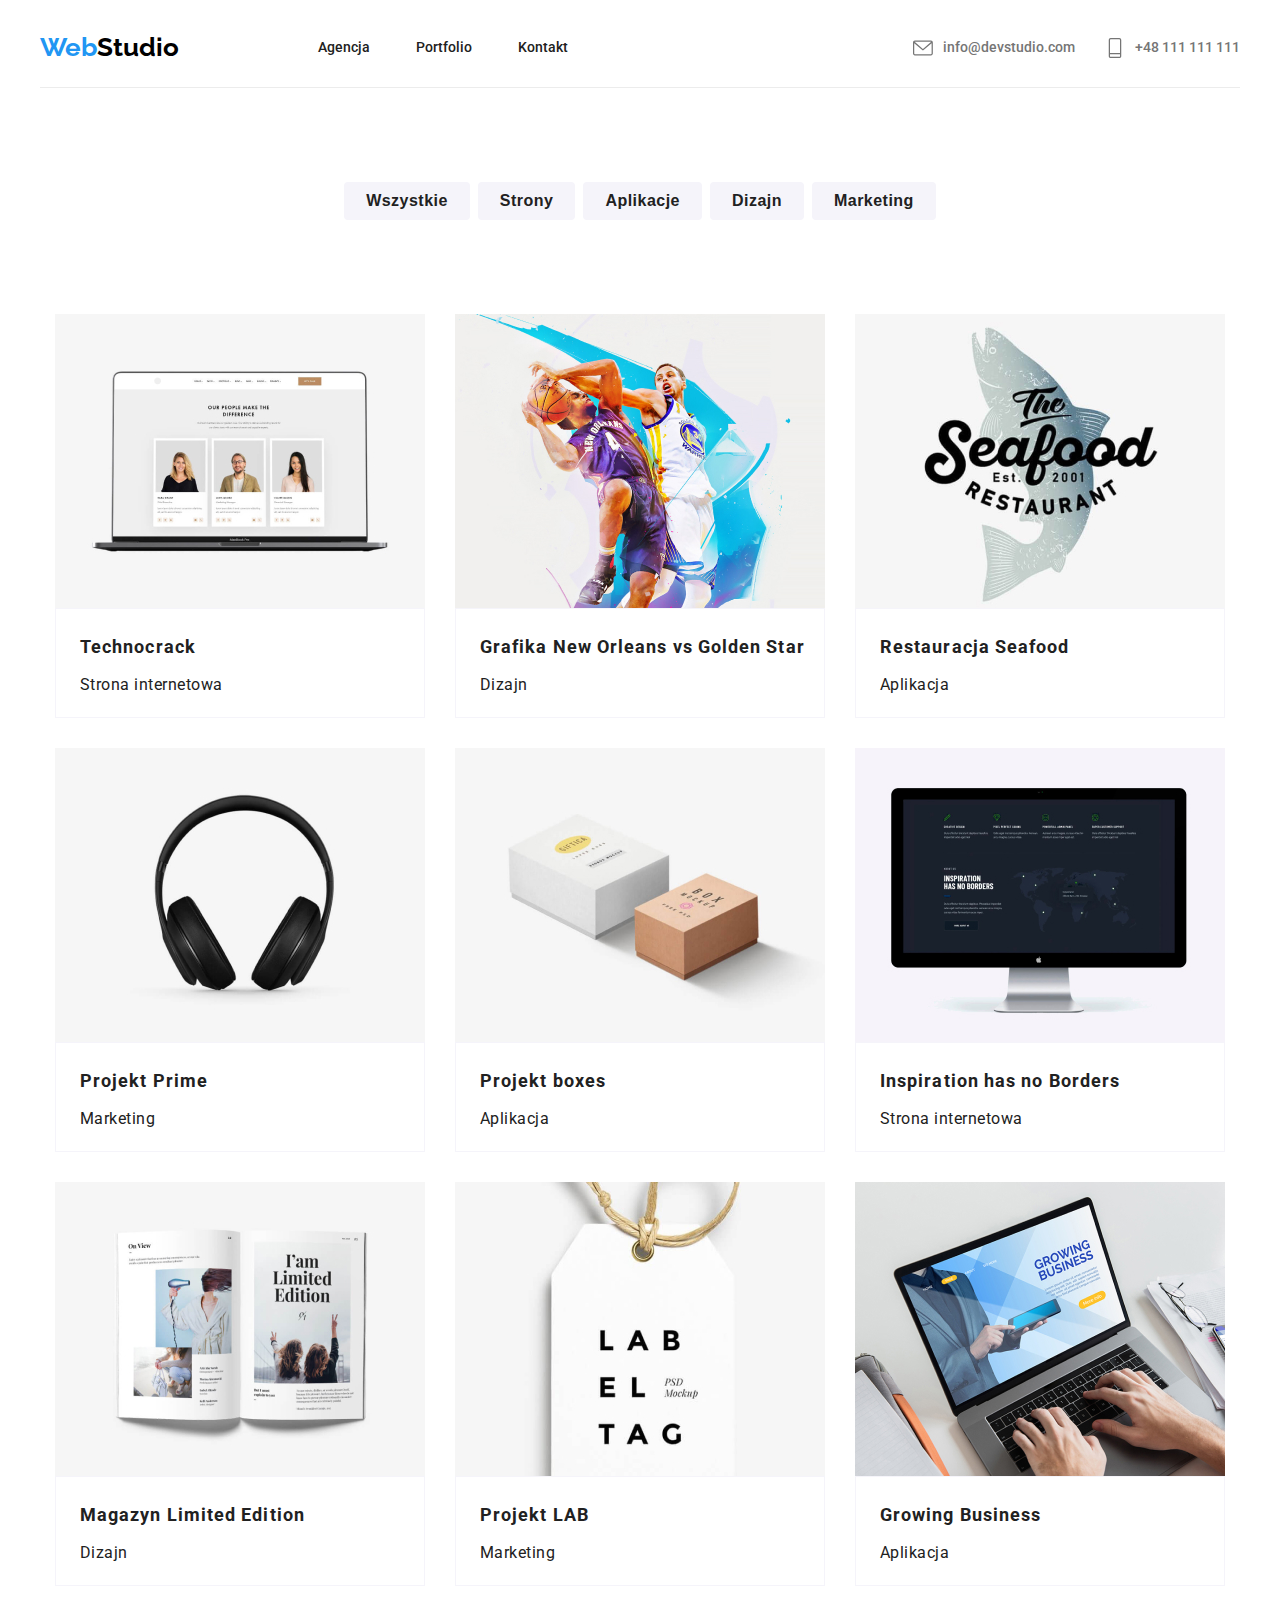
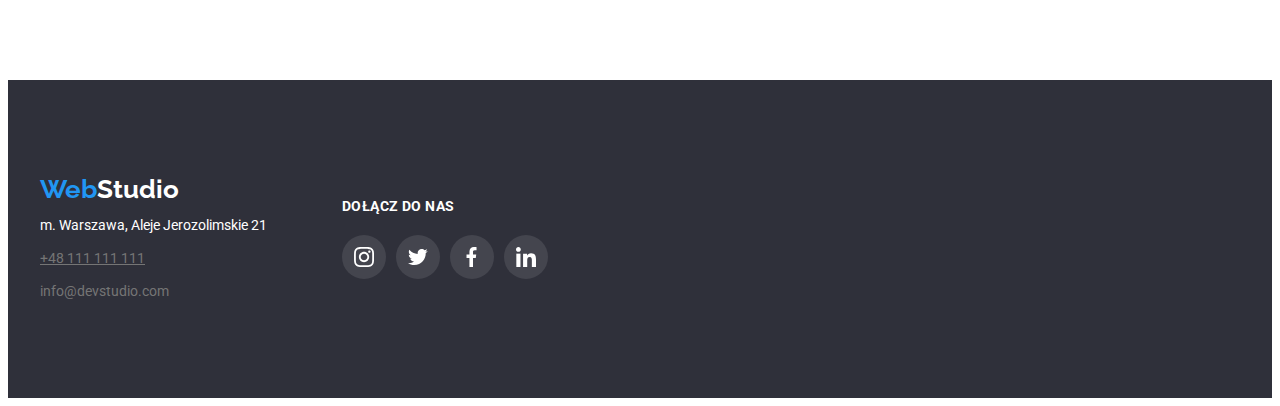
==== commit cead8767: "corrections acording to Mentors instructions" ====
--- a/portfolio.html
+++ b/portfolio.html
@@ -59,14 +59,14 @@
       </div>
     </header>
     <main>
-      <div class="portfolio-buttons">
+      <div class="portfolio-buttons container">
         <button class="portfolio-button" type="button">Wszystkie</button>
         <button class="portfolio-button" type="button">Strony</button>
         <button class="portfolio-button" type="button">Aplikacje</button>
         <button class="portfolio-button" type="button">Dizajn</button>
         <button class="portfolio-button" type="button">Marketing</button>
       </div>
-      <section class="portfolio-pictures-container">
+      <section class="portfolio-pictures-container container">
         <ul class="portfolio-pictures-container-bullets">
           <li class="portfolio-pictures-single-picture">
             <figure class="pic-item-box">
--- a/css/style.css
+++ b/css/style.css
@@ -135,13 +135,13 @@
   color: var(--main-silver);
   display: flex;
   align-items: center;
- } 
+}
 
 /* STYLIZACJA BODY - STUDIO */
 
 /* STYLIZACJA SEKCJI MAIN */
 .main-section {
-  background-image: url(../images/background_image.jpg);
+  background-image:  url(../images/background_image.jpg);
   color: var(--main-white);
   display: flex;
   flex-direction: column;
@@ -149,6 +149,7 @@
   margin: 0 auto;
   align-items: center;
   justify-content: center;
+  padding: 200px 0px;
 }
 .main-section-header {
   display: flex;
@@ -312,9 +313,10 @@
   list-style: none;
   gap: 10px;
   padding-bottom: 30px;
-  box-shadow: 0px 1px 3px rgba(0, 0, 0, 0.12), 0px 1px 1px rgba(0, 0, 0, 0.14),
-    0px 2px 1px rgba(0, 0, 0, 0.2);
+  /* box-shadow: 0px 1px 3px rgba(0, 0, 0, 0.12), 0px 1px 1px rgba(0, 0, 0, 0.14),
+    0px 2px 1px rgba(0, 0, 0, 0.2); */
   border-radius: 0px 0px 4px 4px;
+  cursor: pointer;
 }
 svg {
   width: 20px;
@@ -441,7 +443,7 @@
   height: 44px;
   border-radius: 50%;
   --color3: var(--main-white);
-  background: rgba(255, 255, 255, 0.1)
+  background: rgba(255, 255, 255, 0.1);
 }
 .footer-social-icon:hover {
   fill: var(--main-blue);
@@ -462,7 +464,7 @@
 
 .portfolio-button {
   color: var(--black-main);
-  font-weight: 500;
+  font-weight: bold;
   font-size: 16px;
   line-height: 1.62;
   background: var(--second-white);
